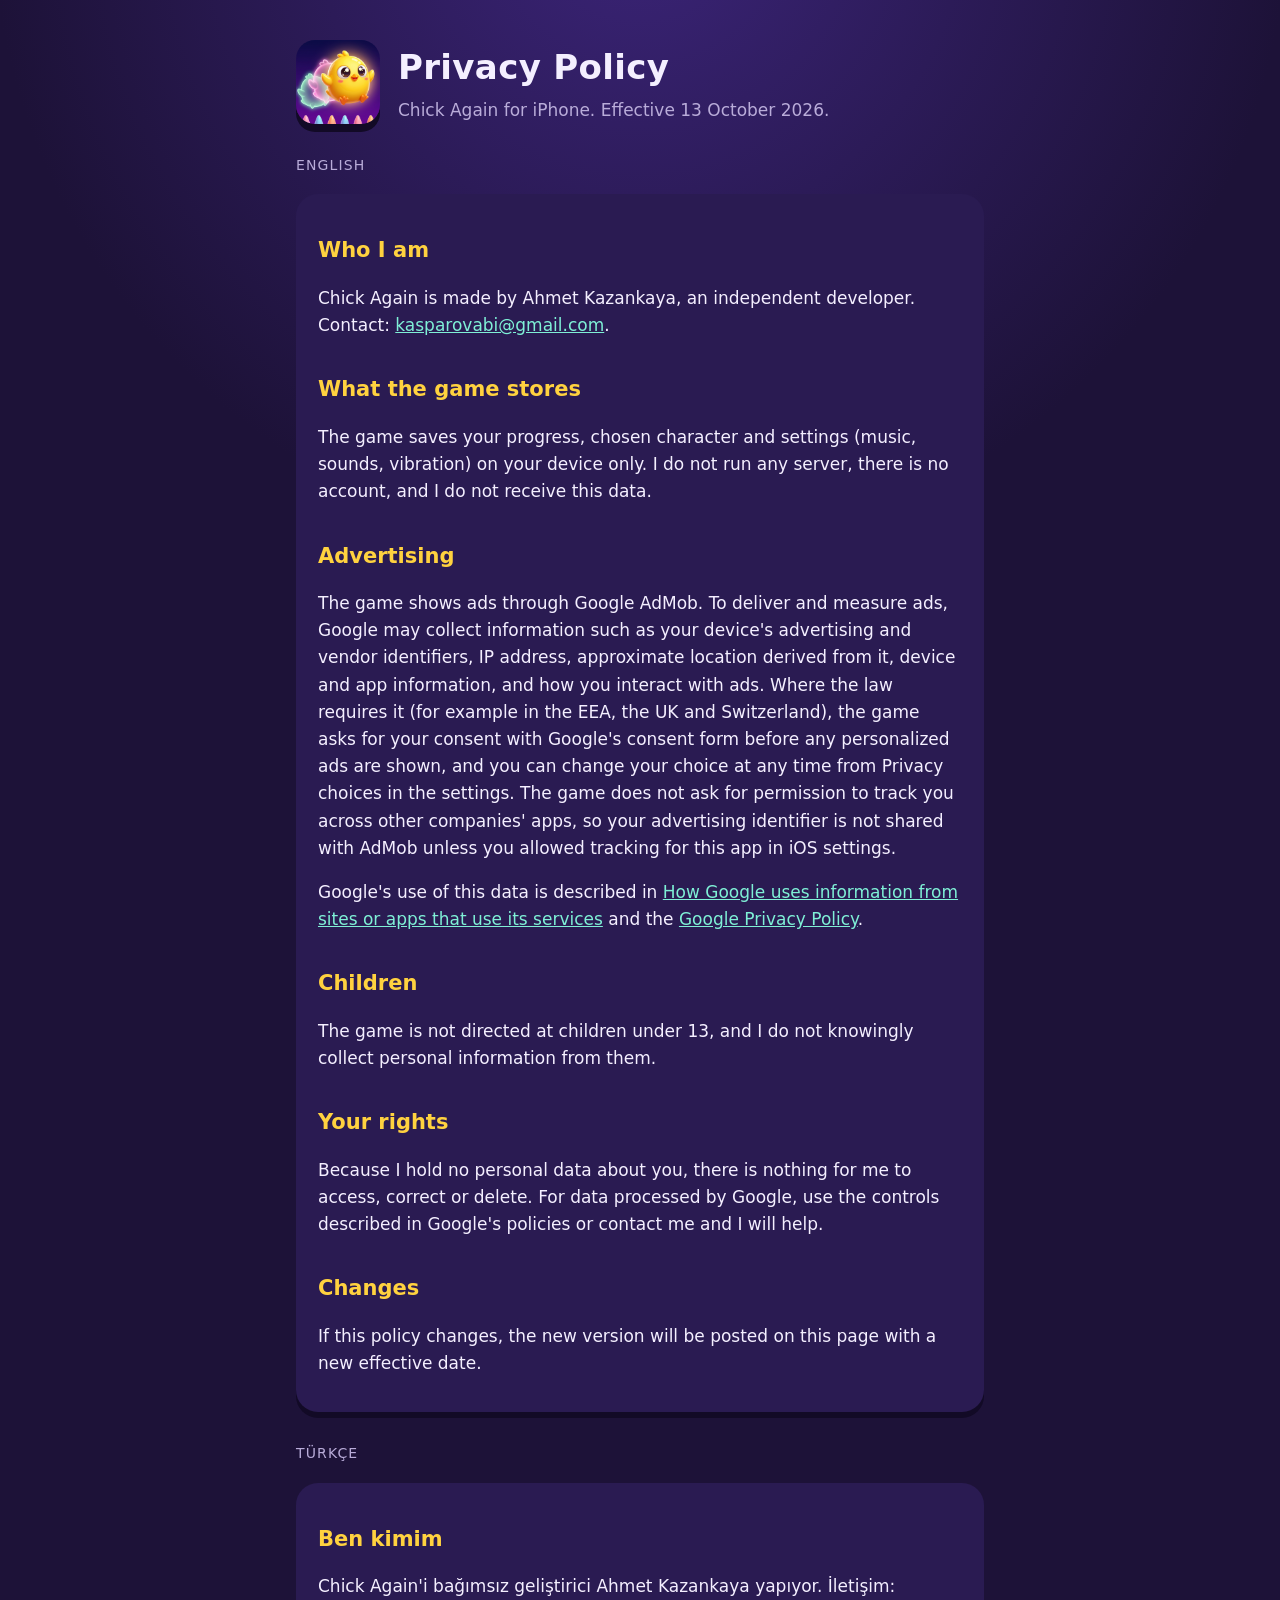
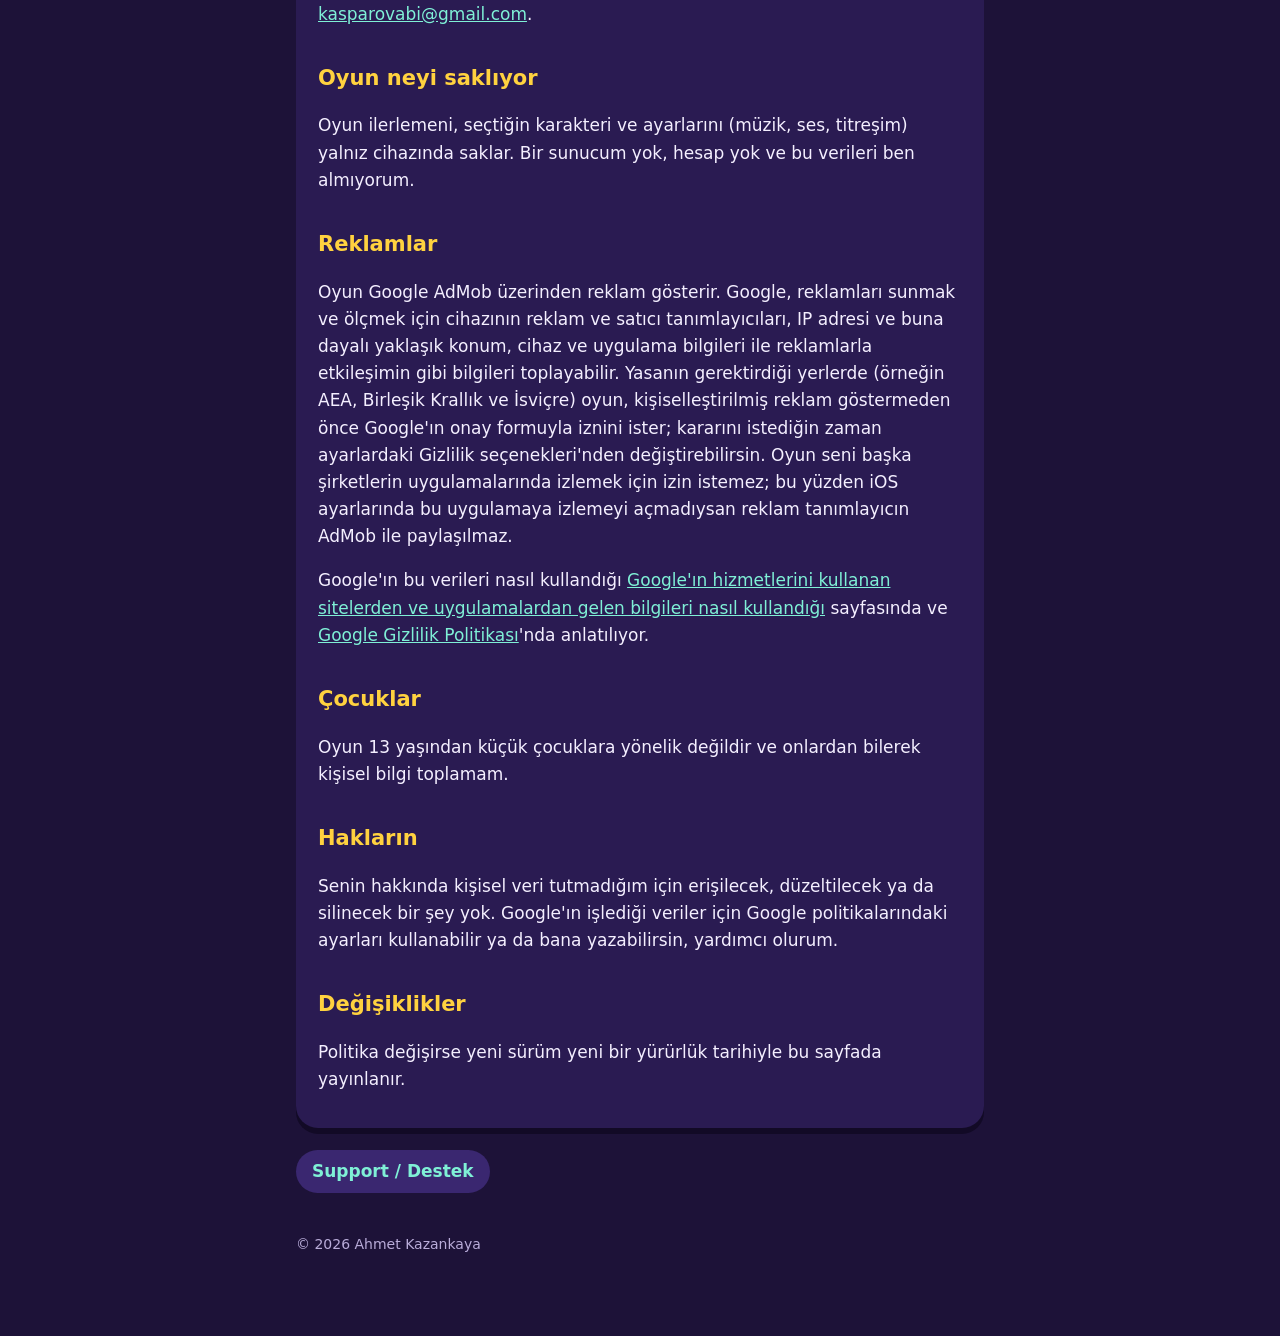
==== privacy.html @ 1d400dfb "Chick Again support and privacy pages" ====
<!doctype html>
<html lang="en">
<head>
<meta charset="utf-8">
<meta name="viewport" content="width=device-width, initial-scale=1">
<title>Chick Again Privacy</title>
<meta name="description" content="Privacy policy for the Chick Again iPhone game.">
<link rel="icon" href="icon.png">
<link rel="stylesheet" href="style.css">
</head>
<body>
<main>
  <header>
    <img src="icon.png" alt="Chick Again icon">
    <div>
      <h1>Privacy Policy</h1>
      <p>Chick Again for iPhone. Effective 13 October 2026.</p>
    </div>
  </header>

  <p class="lang">English</p>
  <section>
    <h2>Who I am</h2>
    <p>Chick Again is made by Ahmet Kazankaya, an independent developer. Contact: <a href="mailto:kasparovabi@gmail.com">kasparovabi@gmail.com</a>.</p>

    <h2>What the game stores</h2>
    <p>The game saves your progress, chosen character and settings (music, sounds, vibration) on your device only. I do not run any server, there is no account, and I do not receive this data.</p>

    <h2>Advertising</h2>
    <p>The game shows ads through Google AdMob. To deliver and measure ads, Google may collect information such as your device's advertising and vendor identifiers, IP address, approximate location derived from it, device and app information, and how you interact with ads. Where the law requires it (for example in the EEA, the UK and Switzerland), the game asks for your consent with Google's consent form before any personalized ads are shown, and you can change your choice at any time from Privacy choices in the settings. The game does not ask for permission to track you across other companies' apps, so your advertising identifier is not shared with AdMob unless you allowed tracking for this app in iOS settings.</p>
    <p>Google's use of this data is described in <a href="https://policies.google.com/technologies/partner-sites">How Google uses information from sites or apps that use its services</a> and the <a href="https://policies.google.com/privacy">Google Privacy Policy</a>.</p>

    <h2>Children</h2>
    <p>The game is not directed at children under 13, and I do not knowingly collect personal information from them.</p>

    <h2>Your rights</h2>
    <p>Because I hold no personal data about you, there is nothing for me to access, correct or delete. For data processed by Google, use the controls described in Google's policies or contact me and I will help.</p>

    <h2>Changes</h2>
    <p>If this policy changes, the new version will be posted on this page with a new effective date.</p>
  </section>

  <p class="lang">Türkçe</p>
  <section>
    <h2>Ben kimim</h2>
    <p>Chick Again'i bağımsız geliştirici Ahmet Kazankaya yapıyor. İletişim: <a href="mailto:kasparovabi@gmail.com">kasparovabi@gmail.com</a>.</p>

    <h2>Oyun neyi saklıyor</h2>
    <p>Oyun ilerlemeni, seçtiğin karakteri ve ayarlarını (müzik, ses, titreşim) yalnız cihazında saklar. Bir sunucum yok, hesap yok ve bu verileri ben almıyorum.</p>

    <h2>Reklamlar</h2>
    <p>Oyun Google AdMob üzerinden reklam gösterir. Google, reklamları sunmak ve ölçmek için cihazının reklam ve satıcı tanımlayıcıları, IP adresi ve buna dayalı yaklaşık konum, cihaz ve uygulama bilgileri ile reklamlarla etkileşimin gibi bilgileri toplayabilir. Yasanın gerektirdiği yerlerde (örneğin AEA, Birleşik Krallık ve İsviçre) oyun, kişiselleştirilmiş reklam göstermeden önce Google'ın onay formuyla iznini ister; kararını istediğin zaman ayarlardaki Gizlilik seçenekleri'nden değiştirebilirsin. Oyun seni başka şirketlerin uygulamalarında izlemek için izin istemez; bu yüzden iOS ayarlarında bu uygulamaya izlemeyi açmadıysan reklam tanımlayıcın AdMob ile paylaşılmaz.</p>
    <p>Google'ın bu verileri nasıl kullandığı <a href="https://policies.google.com/technologies/partner-sites?hl=tr">Google'ın hizmetlerini kullanan sitelerden ve uygulamalardan gelen bilgileri nasıl kullandığı</a> sayfasında ve <a href="https://policies.google.com/privacy?hl=tr">Google Gizlilik Politikası</a>'nda anlatılıyor.</p>

    <h2>Çocuklar</h2>
    <p>Oyun 13 yaşından küçük çocuklara yönelik değildir ve onlardan bilerek kişisel bilgi toplamam.</p>

    <h2>Hakların</h2>
    <p>Senin hakkında kişisel veri tutmadığım için erişilecek, düzeltilecek ya da silinecek bir şey yok. Google'ın işlediği veriler için Google politikalarındaki ayarları kullanabilir ya da bana yazabilirsin, yardımcı olurum.</p>

    <h2>Değişiklikler</h2>
    <p>Politika değişirse yeni sürüm yeni bir yürürlük tarihiyle bu sayfada yayınlanır.</p>
  </section>

  <nav>
    <a href="index.html">Support / Destek</a>
  </nav>
  <footer>© 2026 Ahmet Kazankaya</footer>
</main>
</body>
</html>
---- style.css ----
:root {
  --bg: #1d1238;
  --panel: #2a1b52;
  --ink: #f4efff;
  --muted: #b9acd9;
  --accent: #ffd23f;
  --link: #7ff0d6;
  color-scheme: dark;
}
* { box-sizing: border-box; }
body {
  margin: 0;
  background: radial-gradient(circle at 50% -10%, #3b2478 0%, var(--bg) 55%) fixed, var(--bg);
  color: var(--ink);
  font: 17px/1.6 ui-rounded, "SF Pro Rounded", system-ui, -apple-system, "Segoe UI", sans-serif;
}
main { max-width: 720px; margin: 0 auto; padding: 40px 16px 80px; }
header { display: flex; align-items: center; gap: 18px; margin-bottom: 28px; }
header img { width: 84px; height: 84px; border-radius: 19px; box-shadow: 0 8px 0 #120a26; }
h1 { margin: 0; font-size: 34px; font-weight: 900; letter-spacing: 0.01em; }
header p { margin: 2px 0 0; color: var(--muted); }
h2 { font-size: 21px; font-weight: 800; margin: 34px 0 8px; color: var(--accent); }
h3 { font-size: 17px; margin: 22px 0 4px; }
section { background: var(--panel); border-radius: 22px; padding: 6px 22px 18px; margin-top: 18px; box-shadow: 0 6px 0 #120a26; }
a { color: var(--link); }
nav { display: flex; gap: 14px; flex-wrap: wrap; margin-top: 22px; }
nav a { background: #3a2770; border-radius: 999px; padding: 8px 16px; text-decoration: none; font-weight: 700; }
.lang { color: var(--muted); font-size: 14px; text-transform: uppercase; letter-spacing: 0.08em; margin: 30px 0 0; }
footer { margin-top: 40px; color: var(--muted); font-size: 14px; }
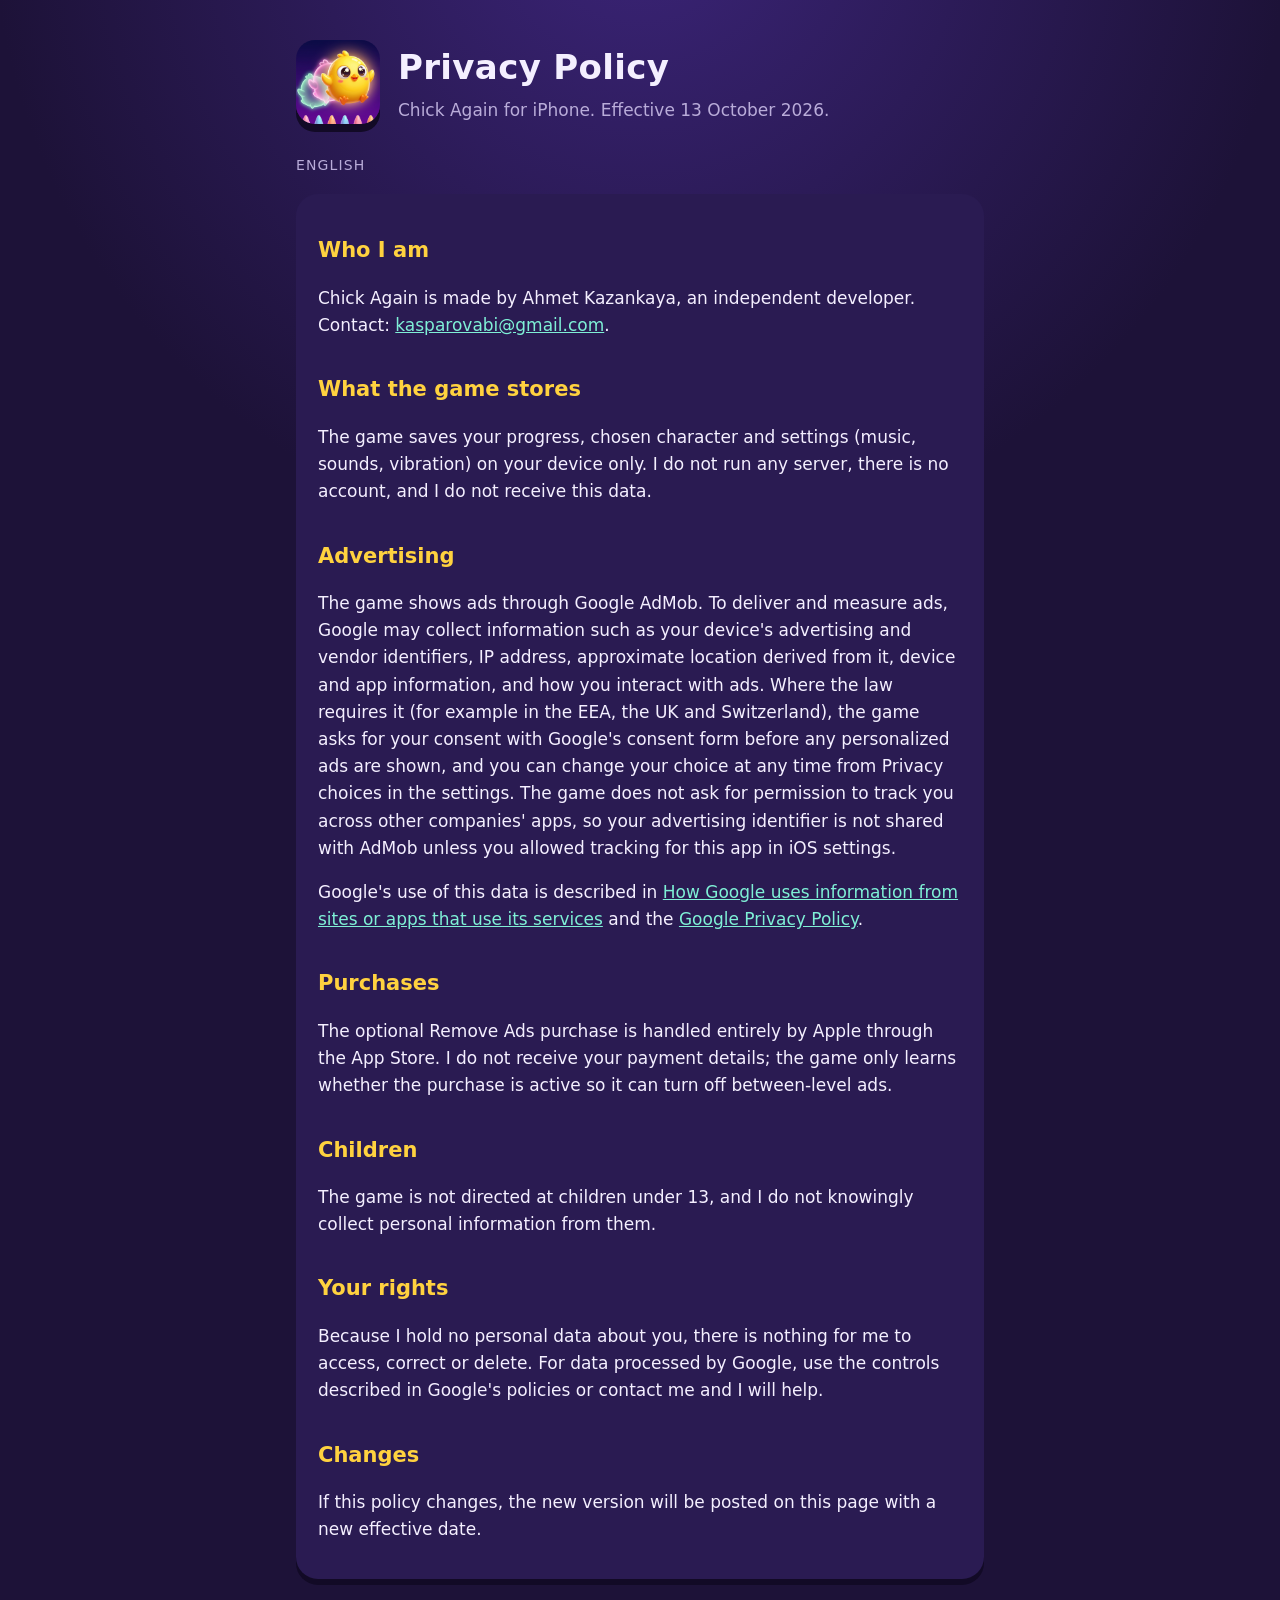
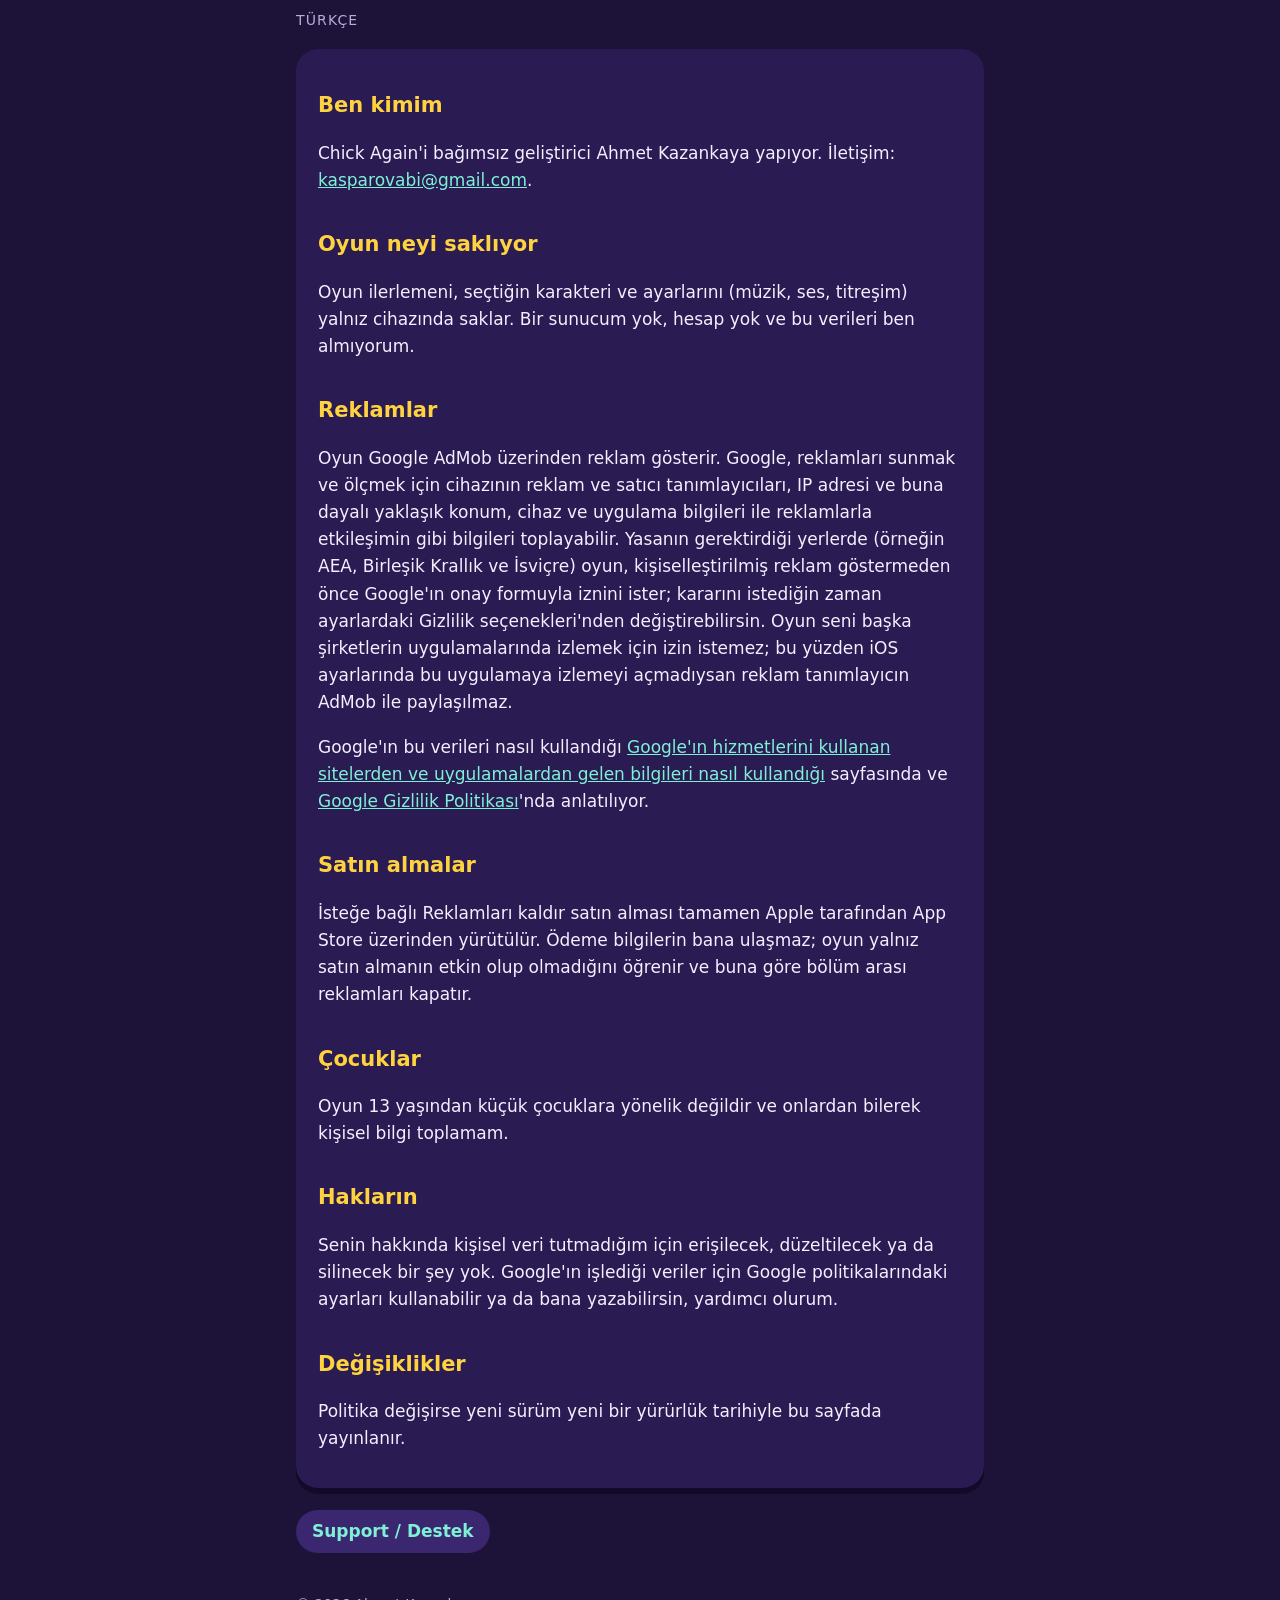
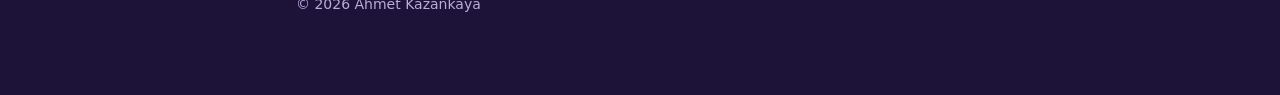
==== commit 53586f1b: "Mention Remove Ads purchase and optional skip ads" ====
--- a/privacy.html
+++ b/privacy.html
@@ -30,6 +30,9 @@
     <p>The game shows ads through Google AdMob. To deliver and measure ads, Google may collect information such as your device's advertising and vendor identifiers, IP address, approximate location derived from it, device and app information, and how you interact with ads. Where the law requires it (for example in the EEA, the UK and Switzerland), the game asks for your consent with Google's consent form before any personalized ads are shown, and you can change your choice at any time from Privacy choices in the settings. The game does not ask for permission to track you across other companies' apps, so your advertising identifier is not shared with AdMob unless you allowed tracking for this app in iOS settings.</p>
     <p>Google's use of this data is described in <a href="https://policies.google.com/technologies/partner-sites">How Google uses information from sites or apps that use its services</a> and the <a href="https://policies.google.com/privacy">Google Privacy Policy</a>.</p>
 
+    <h2>Purchases</h2>
+    <p>The optional Remove Ads purchase is handled entirely by Apple through the App Store. I do not receive your payment details; the game only learns whether the purchase is active so it can turn off between-level ads.</p>
+
     <h2>Children</h2>
     <p>The game is not directed at children under 13, and I do not knowingly collect personal information from them.</p>
 
@@ -52,6 +55,9 @@
     <p>Oyun Google AdMob üzerinden reklam gösterir. Google, reklamları sunmak ve ölçmek için cihazının reklam ve satıcı tanımlayıcıları, IP adresi ve buna dayalı yaklaşık konum, cihaz ve uygulama bilgileri ile reklamlarla etkileşimin gibi bilgileri toplayabilir. Yasanın gerektirdiği yerlerde (örneğin AEA, Birleşik Krallık ve İsviçre) oyun, kişiselleştirilmiş reklam göstermeden önce Google'ın onay formuyla iznini ister; kararını istediğin zaman ayarlardaki Gizlilik seçenekleri'nden değiştirebilirsin. Oyun seni başka şirketlerin uygulamalarında izlemek için izin istemez; bu yüzden iOS ayarlarında bu uygulamaya izlemeyi açmadıysan reklam tanımlayıcın AdMob ile paylaşılmaz.</p>
     <p>Google'ın bu verileri nasıl kullandığı <a href="https://policies.google.com/technologies/partner-sites?hl=tr">Google'ın hizmetlerini kullanan sitelerden ve uygulamalardan gelen bilgileri nasıl kullandığı</a> sayfasında ve <a href="https://policies.google.com/privacy?hl=tr">Google Gizlilik Politikası</a>'nda anlatılıyor.</p>
 
+    <h2>Satın almalar</h2>
+    <p>İsteğe bağlı Reklamları kaldır satın alması tamamen Apple tarafından App Store üzerinden yürütülür. Ödeme bilgilerin bana ulaşmaz; oyun yalnız satın almanın etkin olup olmadığını öğrenir ve buna göre bölüm arası reklamları kapatır.</p>
+
     <h2>Çocuklar</h2>
     <p>Oyun 13 yaşından küçük çocuklara yönelik değildir ve onlardan bilerek kişisel bilgi toplamam.</p>
 
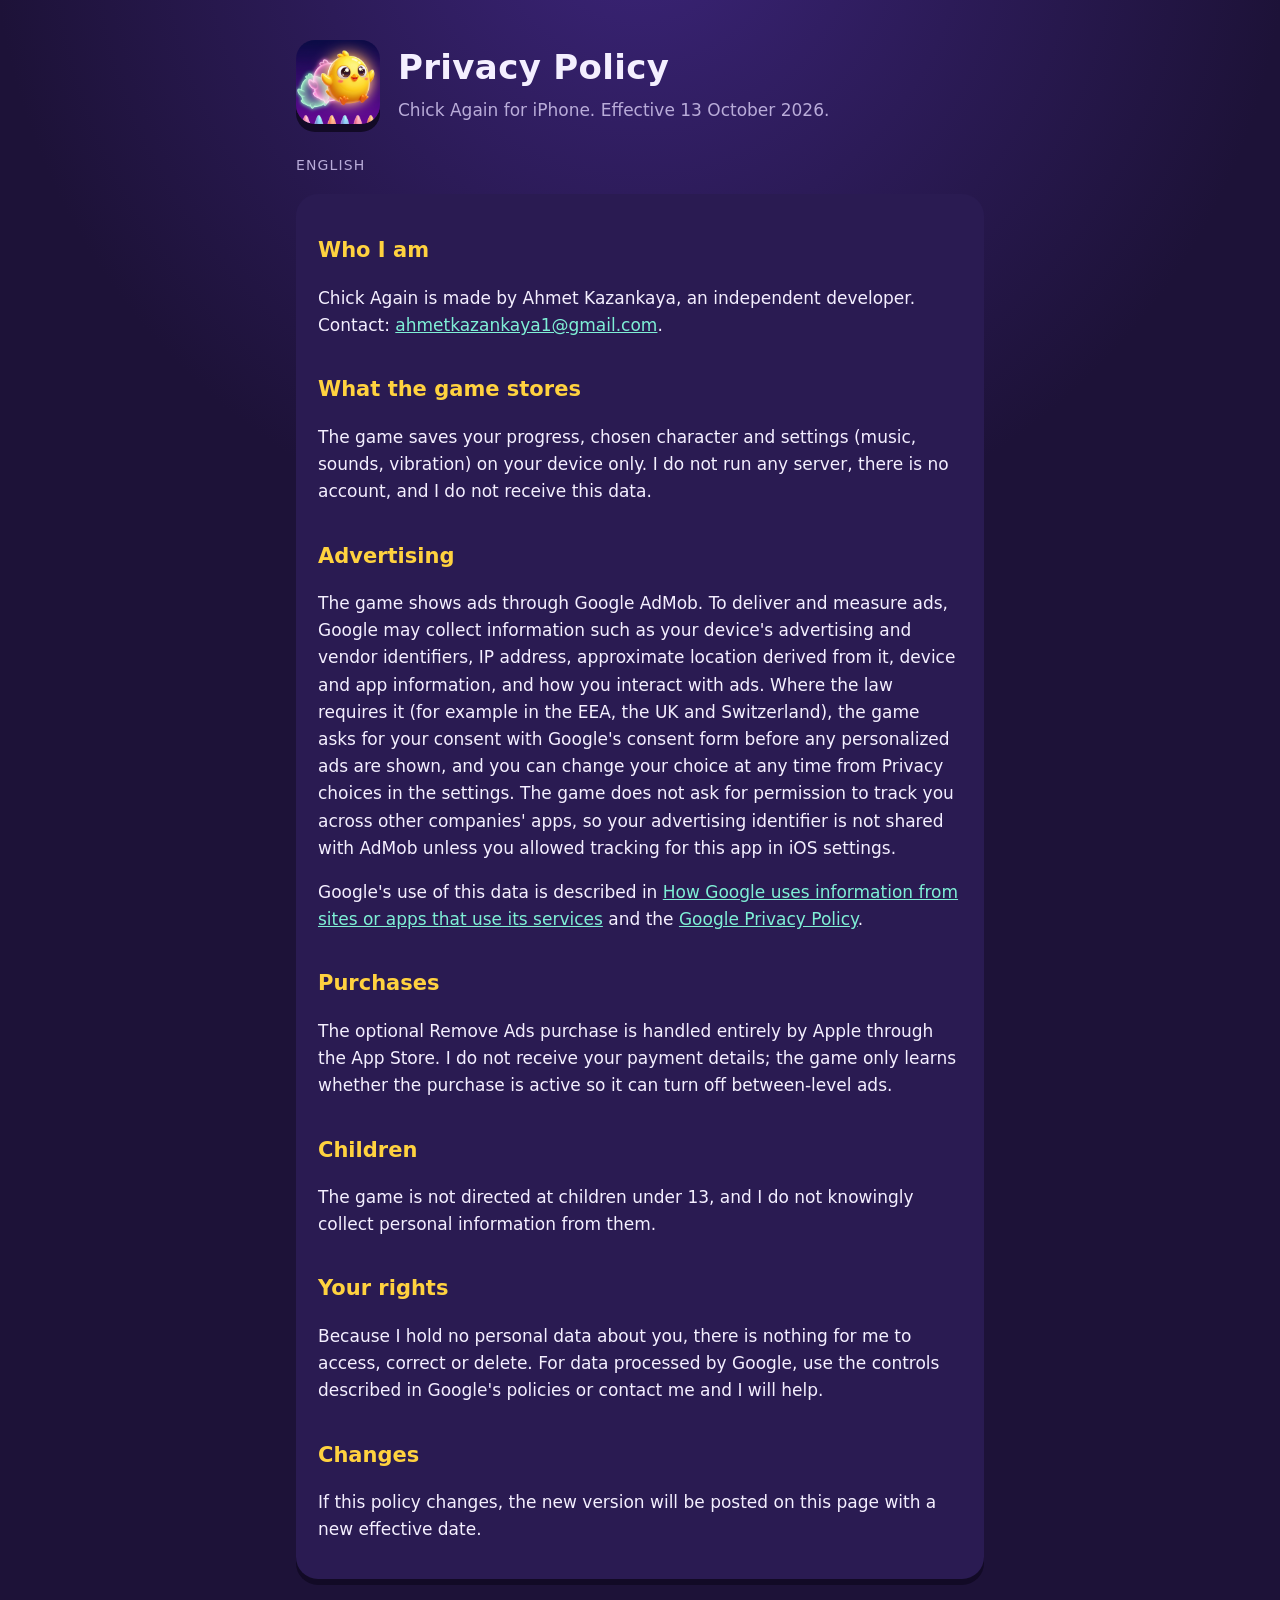
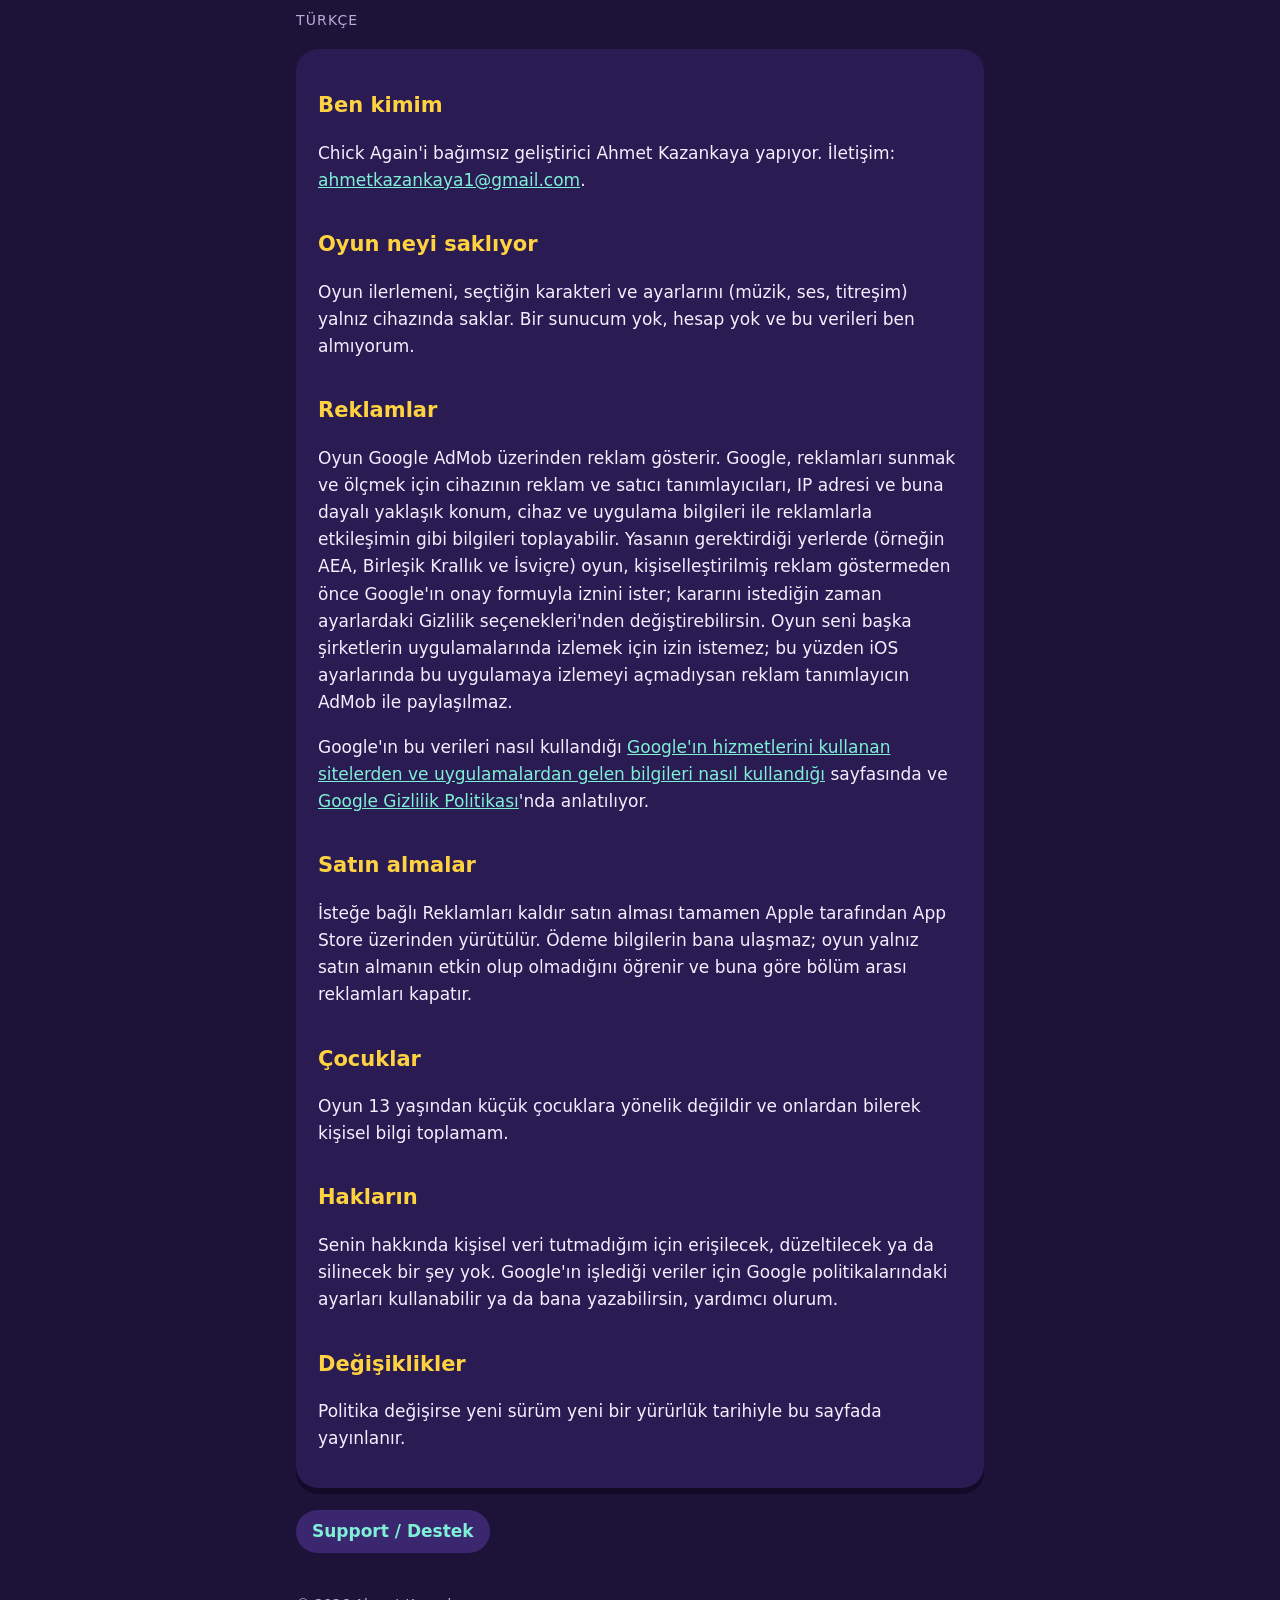
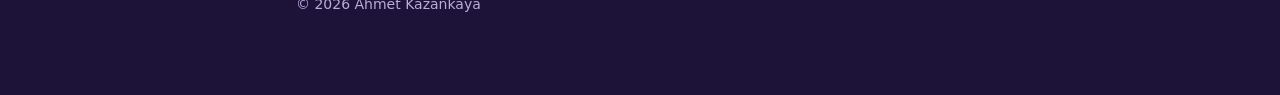
==== commit c361546a: "Use ahmetkazankaya1@gmail.com as the contact address Co-Authored-By: Claude Opus 5.5 <noreply@anthro" ====
--- a/privacy.html
+++ b/privacy.html
@@ -21,7 +21,7 @@
   <p class="lang">English</p>
   <section>
     <h2>Who I am</h2>
-    <p>Chick Again is made by Ahmet Kazankaya, an independent developer. Contact: <a href="mailto:kasparovabi@gmail.com">kasparovabi@gmail.com</a>.</p>
+    <p>Chick Again is made by Ahmet Kazankaya, an independent developer. Contact: <a href="mailto:ahmetkazankaya1@gmail.com">ahmetkazankaya1@gmail.com</a>.</p>
 
     <h2>What the game stores</h2>
     <p>The game saves your progress, chosen character and settings (music, sounds, vibration) on your device only. I do not run any server, there is no account, and I do not receive this data.</p>
@@ -46,7 +46,7 @@
   <p class="lang">Türkçe</p>
   <section>
     <h2>Ben kimim</h2>
-    <p>Chick Again'i bağımsız geliştirici Ahmet Kazankaya yapıyor. İletişim: <a href="mailto:kasparovabi@gmail.com">kasparovabi@gmail.com</a>.</p>
+    <p>Chick Again'i bağımsız geliştirici Ahmet Kazankaya yapıyor. İletişim: <a href="mailto:ahmetkazankaya1@gmail.com">ahmetkazankaya1@gmail.com</a>.</p>
 
     <h2>Oyun neyi saklıyor</h2>
     <p>Oyun ilerlemeni, seçtiğin karakteri ve ayarlarını (müzik, ses, titreşim) yalnız cihazında saklar. Bir sunucum yok, hesap yok ve bu verileri ben almıyorum.</p>
